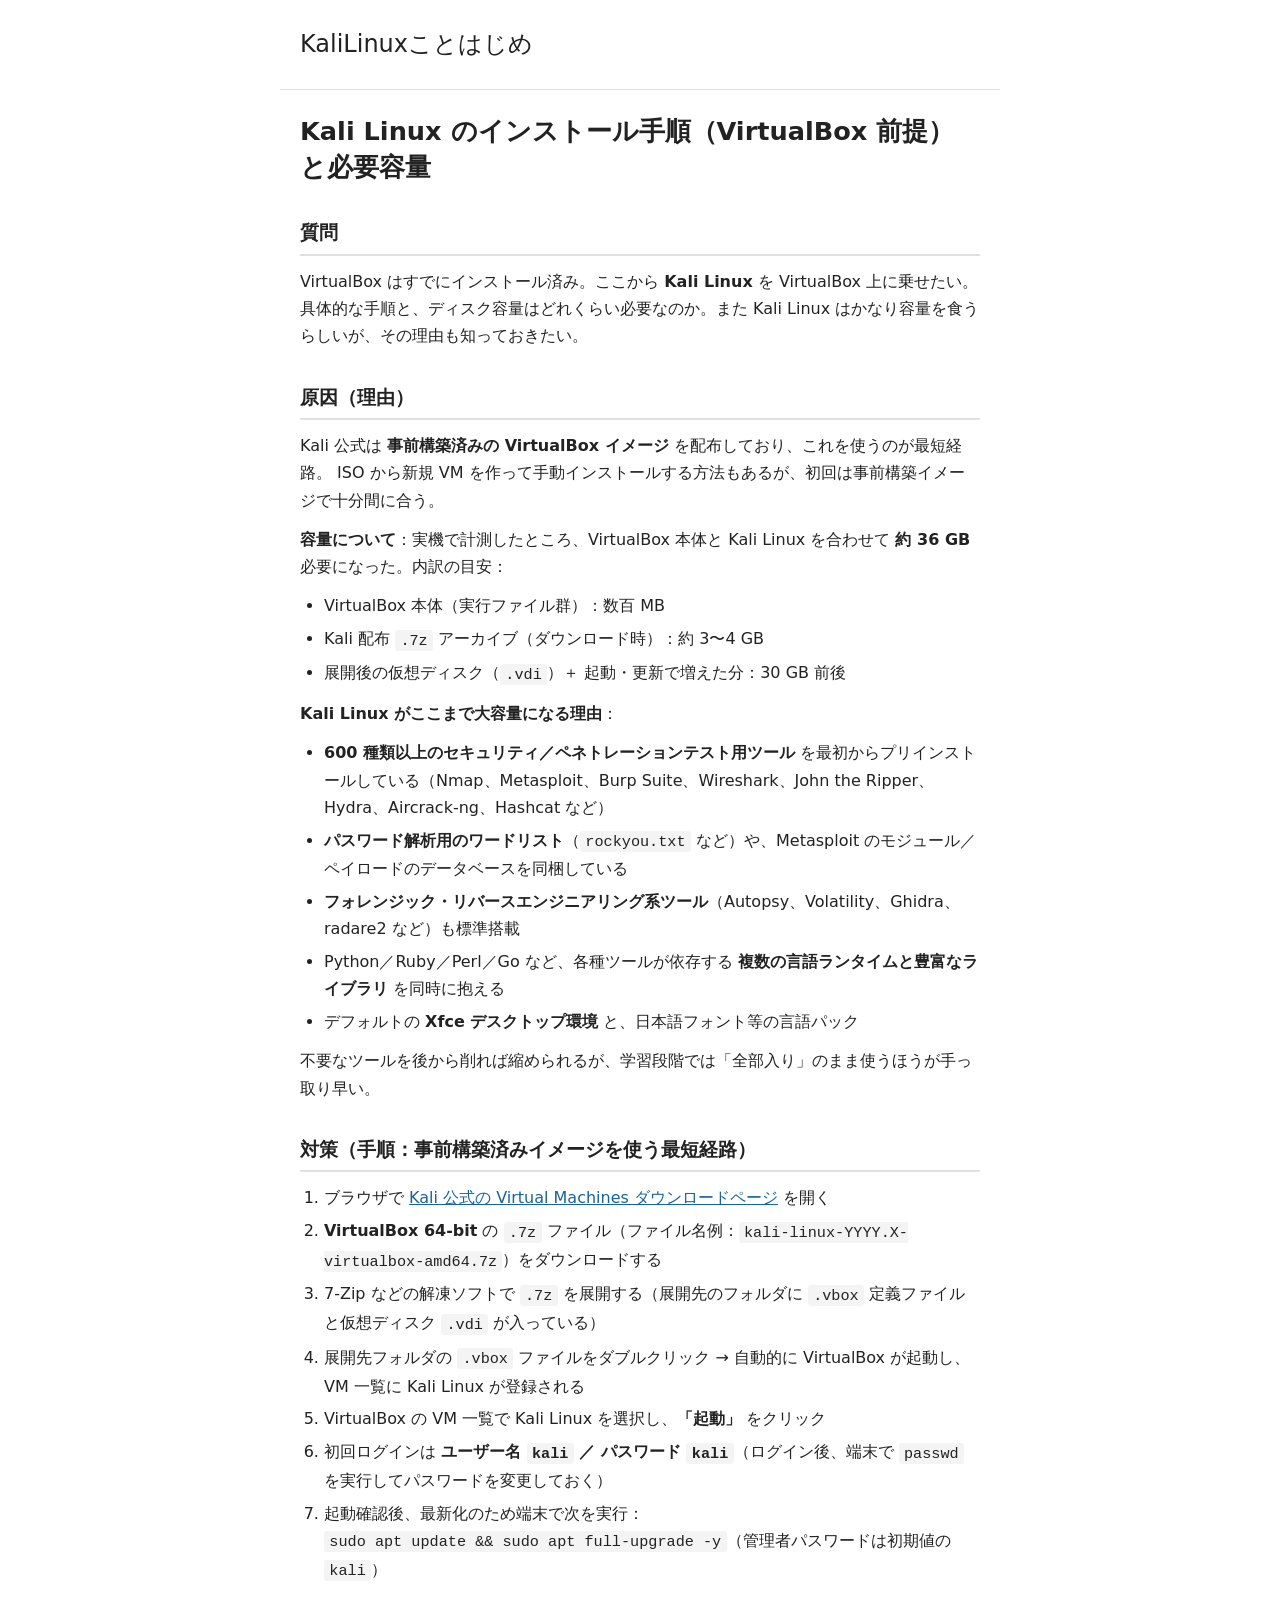
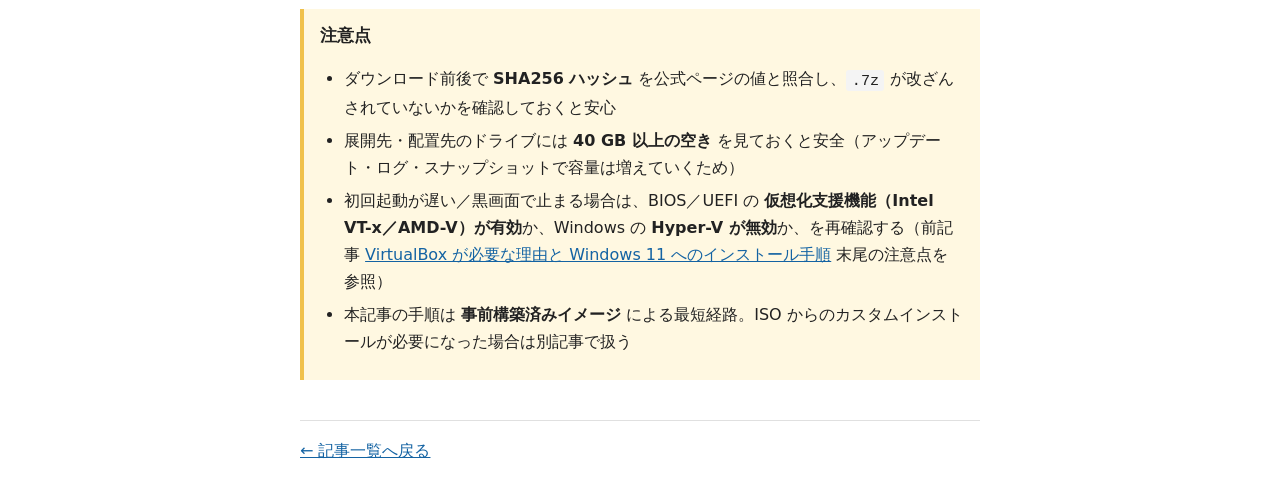
==== html/kalilinux-install-virtualbox.html @ 582a2c82 "2 つ目の記事「Kali Linux のインストール手順（VirtualBox 前提）と必要容量」を追加 - VirtualBox がインストール済みの前提で、Kali 公式の事前構築済みイメージから" ====
<!DOCTYPE html>
<html lang="ja">
<head>
<meta charset="UTF-8">
<meta name="viewport" content="width=device-width, initial-scale=1">
<title>Kali Linux のインストール手順（VirtualBox 前提）と必要容量 — KaliLinuxことはじめ</title>
<link rel="stylesheet" href="style.css">
</head>
<body>
<header>
<p class="site-title"><a href="index.html">KaliLinuxことはじめ</a></p>
</header>
<main>
<article>
<h1>Kali Linux のインストール手順（VirtualBox 前提）と必要容量</h1>

<section class="question">
<h2>質問</h2>
<p>VirtualBox はすでにインストール済み。ここから <strong>Kali Linux</strong> を VirtualBox 上に乗せたい。
具体的な手順と、ディスク容量はどれくらい必要なのか。また Kali Linux はかなり容量を食うらしいが、その理由も知っておきたい。</p>
</section>

<section class="cause">
<h2>原因（理由）</h2>
<p>Kali 公式は <strong>事前構築済みの VirtualBox イメージ</strong> を配布しており、これを使うのが最短経路。
ISO から新規 VM を作って手動インストールする方法もあるが、初回は事前構築イメージで十分間に合う。</p>

<p><strong>容量について</strong>：実機で計測したところ、VirtualBox 本体と Kali Linux を合わせて <strong>約 36 GB</strong> 必要になった。内訳の目安：</p>
<ul>
<li>VirtualBox 本体（実行ファイル群）：数百 MB</li>
<li>Kali 配布 <code>.7z</code> アーカイブ（ダウンロード時）：約 3〜4 GB</li>
<li>展開後の仮想ディスク（<code>.vdi</code>）＋ 起動・更新で増えた分：30 GB 前後</li>
</ul>

<p><strong>Kali Linux がここまで大容量になる理由</strong>：</p>
<ul>
<li><strong>600 種類以上のセキュリティ／ペネトレーションテスト用ツール</strong> を最初からプリインストールしている（Nmap、Metasploit、Burp Suite、Wireshark、John the Ripper、Hydra、Aircrack-ng、Hashcat など）</li>
<li><strong>パスワード解析用のワードリスト</strong>（<code>rockyou.txt</code> など）や、Metasploit のモジュール／ペイロードのデータベースを同梱している</li>
<li><strong>フォレンジック・リバースエンジニアリング系ツール</strong>（Autopsy、Volatility、Ghidra、radare2 など）も標準搭載</li>
<li>Python／Ruby／Perl／Go など、各種ツールが依存する <strong>複数の言語ランタイムと豊富なライブラリ</strong> を同時に抱える</li>
<li>デフォルトの <strong>Xfce デスクトップ環境</strong> と、日本語フォント等の言語パック</li>
</ul>
<p>不要なツールを後から削れば縮められるが、学習段階では「全部入り」のまま使うほうが手っ取り早い。</p>
</section>

<section class="solution">
<h2>対策（手順：事前構築済みイメージを使う最短経路）</h2>
<ol>
<li>ブラウザで <a href="https://www.kali.org/get-kali/#kali-virtual-machines" target="_blank" rel="noopener">Kali 公式の Virtual Machines ダウンロードページ</a> を開く</li>
<li><strong>VirtualBox 64-bit</strong> の <code>.7z</code> ファイル（ファイル名例：<code>kali-linux-YYYY.X-virtualbox-amd64.7z</code>）をダウンロードする</li>
<li>7-Zip などの解凍ソフトで <code>.7z</code> を展開する（展開先のフォルダに <code>.vbox</code> 定義ファイルと仮想ディスク <code>.vdi</code> が入っている）</li>
<li>展開先フォルダの <code>.vbox</code> ファイルをダブルクリック → 自動的に VirtualBox が起動し、VM 一覧に Kali Linux が登録される</li>
<li>VirtualBox の VM 一覧で Kali Linux を選択し、<strong>「起動」</strong> をクリック</li>
<li>初回ログインは <strong>ユーザー名 <code>kali</code> ／ パスワード <code>kali</code></strong>（ログイン後、端末で <code>passwd</code> を実行してパスワードを変更しておく）</li>
<li>起動確認後、最新化のため端末で次を実行：<br><code>sudo apt update &amp;&amp; sudo apt full-upgrade -y</code>（管理者パスワードは初期値の <code>kali</code>）</li>
</ol>
</section>

<aside class="note">
<h2>注意点</h2>
<ul>
<li>ダウンロード前後で <strong>SHA256 ハッシュ</strong> を公式ページの値と照合し、<code>.7z</code> が改ざんされていないかを確認しておくと安心</li>
<li>展開先・配置先のドライブには <strong>40 GB 以上の空き</strong> を見ておくと安全（アップデート・ログ・スナップショットで容量は増えていくため）</li>
<li>初回起動が遅い／黒画面で止まる場合は、BIOS／UEFI の <strong>仮想化支援機能（Intel VT-x／AMD-V）が有効</strong>か、Windows の <strong>Hyper-V が無効</strong>か、を再確認する（前記事 <a href="virtualbox-install-windows.html">VirtualBox が必要な理由と Windows 11 へのインストール手順</a> 末尾の注意点を参照）</li>
<li>本記事の手順は <strong>事前構築済みイメージ</strong> による最短経路。ISO からのカスタムインストールが必要になった場合は別記事で扱う</li>
</ul>
</aside>

<p class="nav"><a href="index.html">← 記事一覧へ戻る</a></p>
</article>
</main>
</body>
</html>
---- html/style.css ----
/* KaliLinuxことはじめ — 共有スタイル（最小限・読みやすさ重視） */

:root {
  --color-text: #222;
  --color-link: #1463a3;
  --color-link-hover: #0a4a82;
  --color-muted: #666;
  --color-border: #e0e0e0;
  --color-code-bg: #f4f4f4;
  --color-note-bg: #fff8e1;
  --color-note-border: #f0c14b;
}

* { box-sizing: border-box; }

html { font-size: 16px; }

body {
  margin: 0;
  font-family: system-ui, -apple-system, "Segoe UI", "Yu Gothic UI", "Meiryo", sans-serif;
  color: var(--color-text);
  line-height: 1.7;
  background: #fff;
}

header, main {
  max-width: 720px;
  margin: 0 auto;
  padding: 1.5rem 1.25rem;
}

header {
  border-bottom: 1px solid var(--color-border);
}

.site-title {
  font-size: 1.5rem;
  margin: 0;
}
.site-title a {
  color: inherit;
  text-decoration: none;
}

.lead {
  margin: 0.75rem 0 0;
  color: var(--color-muted);
}

h1 {
  font-size: 1.6rem;
  margin: 0 0 1rem;
  line-height: 1.4;
}

h2 {
  font-size: 1.2rem;
  margin: 2rem 0 0.75rem;
  padding-bottom: 0.25rem;
  border-bottom: 2px solid var(--color-border);
}

p, ul, ol {
  margin: 0.75rem 0;
}

ul, ol {
  padding-left: 1.5rem;
}

li {
  margin: 0.35rem 0;
}

a {
  color: var(--color-link);
}
a:hover {
  color: var(--color-link-hover);
}

code {
  background: var(--color-code-bg);
  padding: 0.1em 0.35em;
  border-radius: 3px;
  font-family: Consolas, "Courier New", monospace;
  font-size: 0.95em;
}

pre {
  background: var(--color-code-bg);
  padding: 0.75rem 1rem;
  border-radius: 4px;
  overflow-x: auto;
}
pre code {
  background: none;
  padding: 0;
}

.note {
  background: var(--color-note-bg);
  border-left: 4px solid var(--color-note-border);
  padding: 0.75rem 1rem;
  margin: 1.5rem 0;
}
.note h2 {
  margin-top: 0;
  border-bottom: none;
  font-size: 1.05rem;
}

.nav {
  margin-top: 2.5rem;
  padding-top: 1rem;
  border-top: 1px solid var(--color-border);
}

.article-list {
  list-style: disc;
}
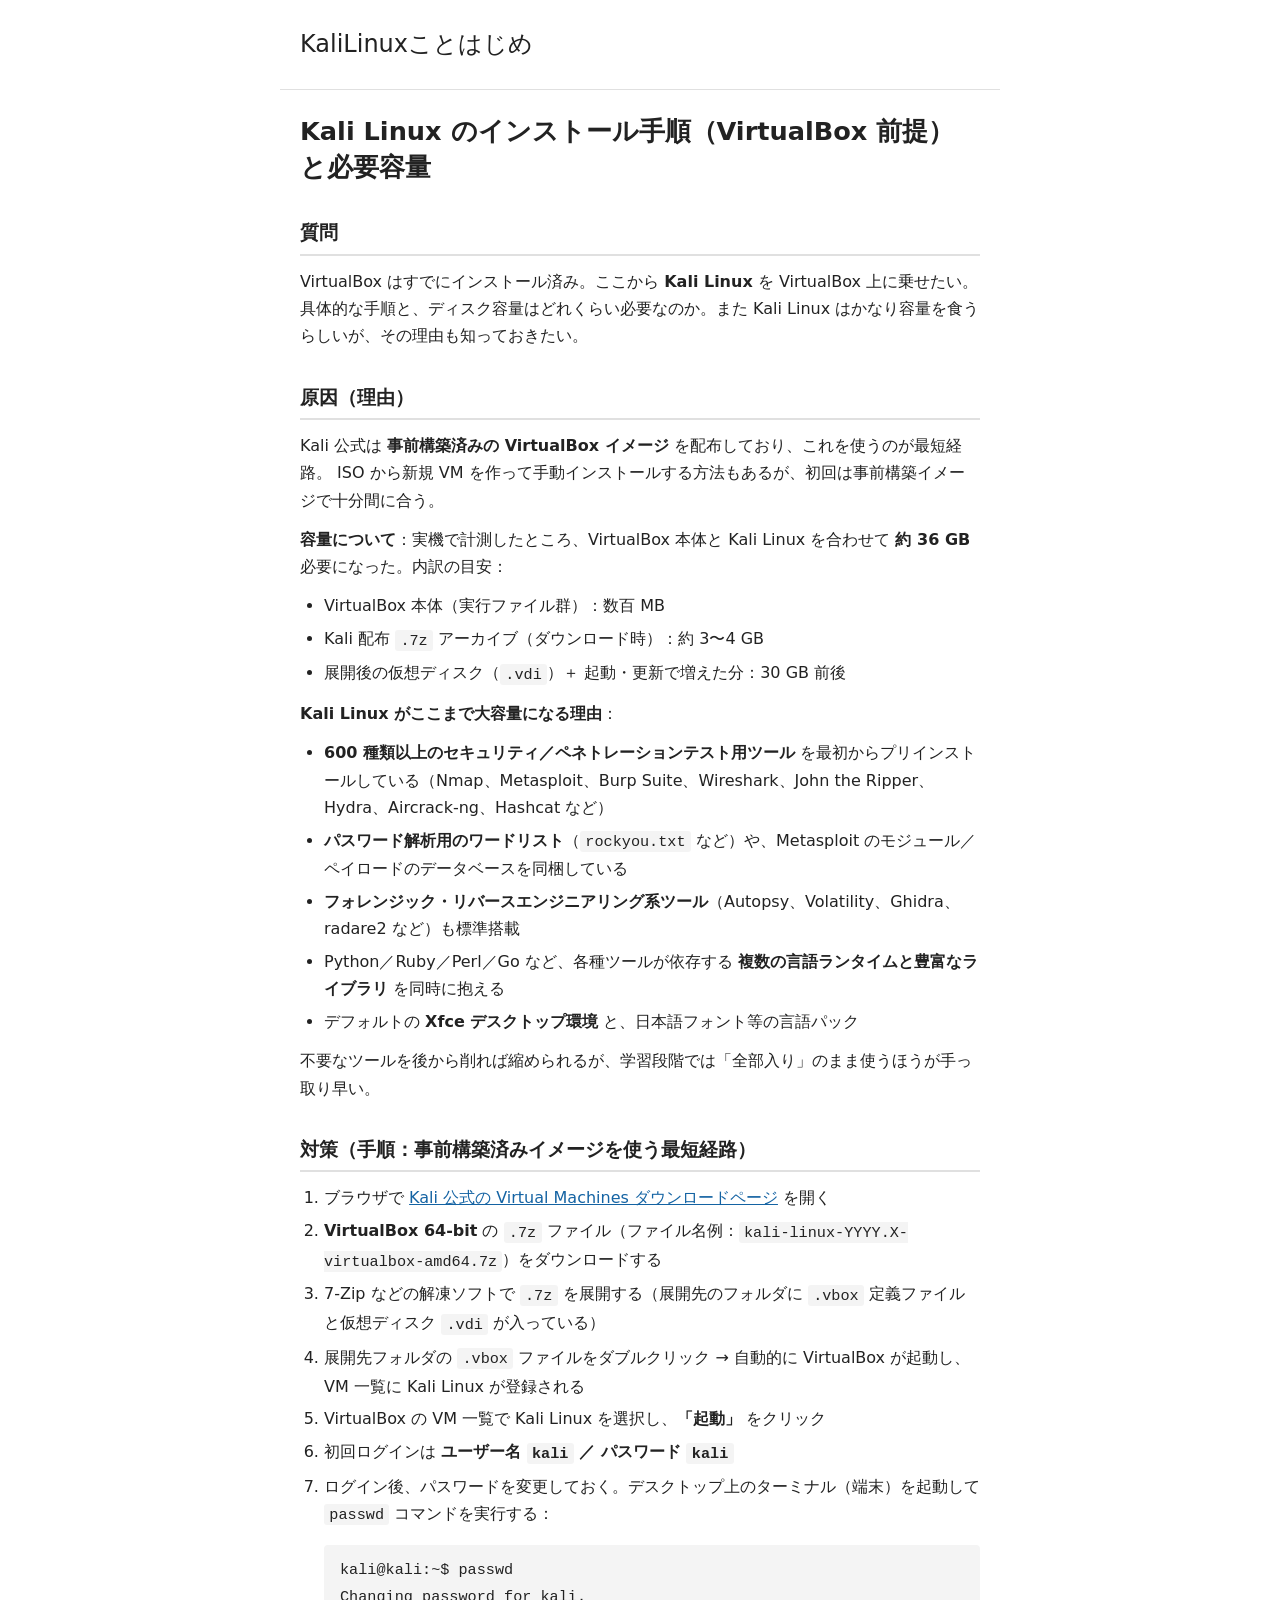
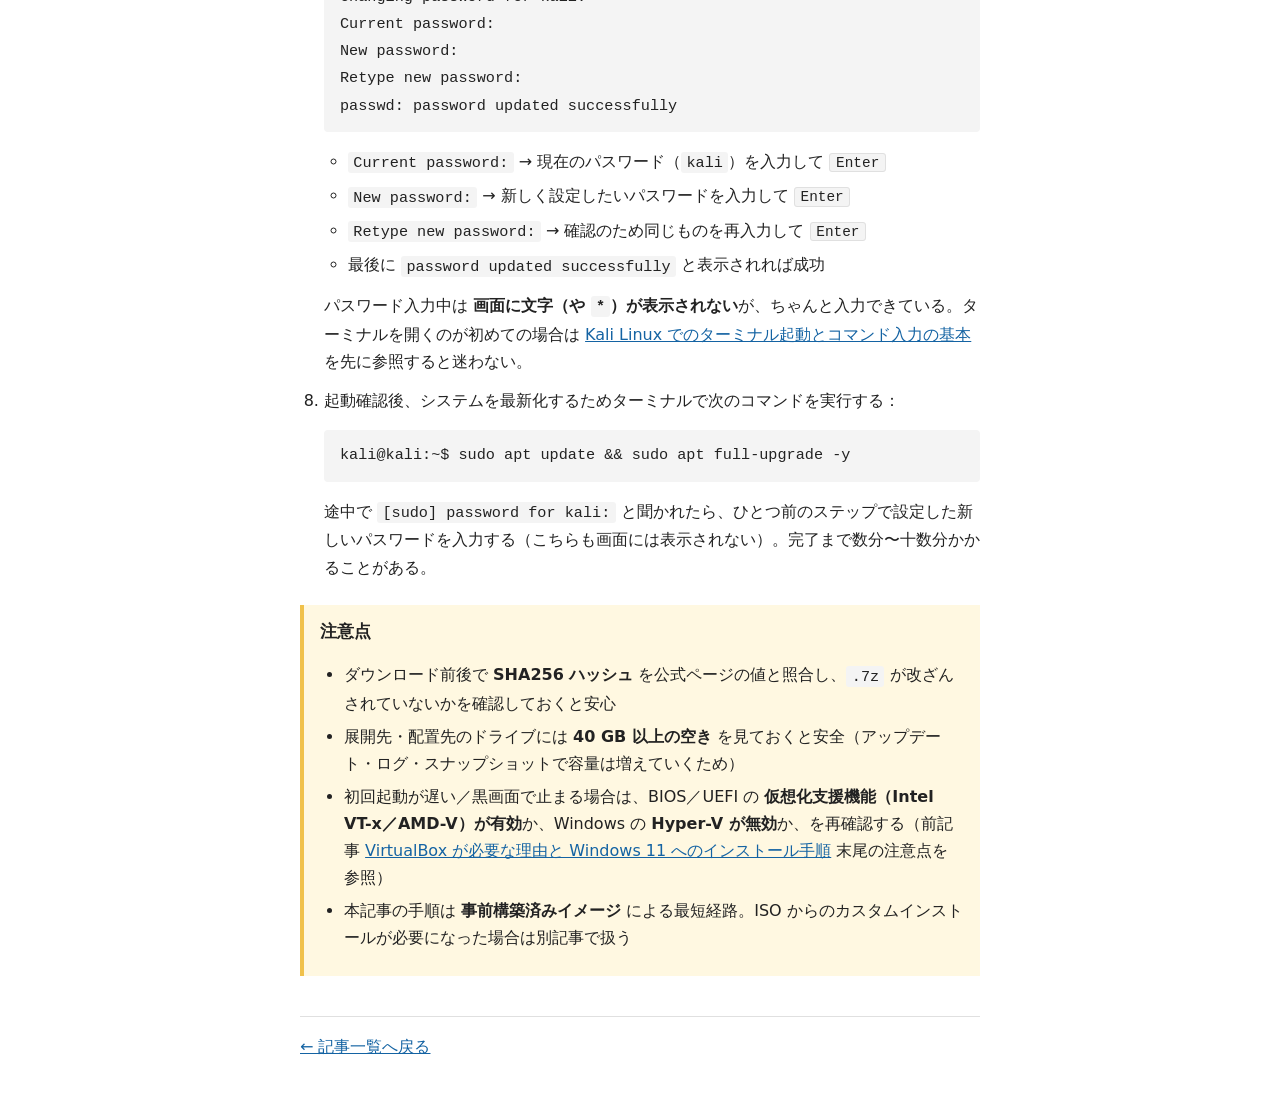
==== commit de0221f0: "対象読者を Linux コマンド初心者に統一し、関連記事を整備 - CLAUDE.md の制約に「想定読者は Linux コマンドライン初心者」を追加し、   コマンド名だけでなく入力例・期待される対" ====
--- a/html/kalilinux-install-virtualbox.html
+++ b/html/kalilinux-install-virtualbox.html
@@ -51,8 +51,26 @@
 <li>7-Zip などの解凍ソフトで <code>.7z</code> を展開する（展開先のフォルダに <code>.vbox</code> 定義ファイルと仮想ディスク <code>.vdi</code> が入っている）</li>
 <li>展開先フォルダの <code>.vbox</code> ファイルをダブルクリック → 自動的に VirtualBox が起動し、VM 一覧に Kali Linux が登録される</li>
 <li>VirtualBox の VM 一覧で Kali Linux を選択し、<strong>「起動」</strong> をクリック</li>
-<li>初回ログインは <strong>ユーザー名 <code>kali</code> ／ パスワード <code>kali</code></strong>（ログイン後、端末で <code>passwd</code> を実行してパスワードを変更しておく）</li>
-<li>起動確認後、最新化のため端末で次を実行：<br><code>sudo apt update &amp;&amp; sudo apt full-upgrade -y</code>（管理者パスワードは初期値の <code>kali</code>）</li>
+<li>初回ログインは <strong>ユーザー名 <code>kali</code> ／ パスワード <code>kali</code></strong></li>
+<li>ログイン後、パスワードを変更しておく。デスクトップ上のターミナル（端末）を起動して <code>passwd</code> コマンドを実行する：
+<pre><code>kali@kali:~$ passwd
+Changing password for kali.
+Current password:
+New password:
+Retype new password:
+passwd: password updated successfully</code></pre>
+<ul>
+<li><code>Current password:</code> → 現在のパスワード（<code>kali</code>）を入力して <kbd>Enter</kbd></li>
+<li><code>New password:</code> → 新しく設定したいパスワードを入力して <kbd>Enter</kbd></li>
+<li><code>Retype new password:</code> → 確認のため同じものを再入力して <kbd>Enter</kbd></li>
+<li>最後に <code>password updated successfully</code> と表示されれば成功</li>
+</ul>
+<p>パスワード入力中は <strong>画面に文字（や <code>*</code>）が表示されない</strong>が、ちゃんと入力できている。ターミナルを開くのが初めての場合は <a href="kalilinux-terminal-basics.html">Kali Linux でのターミナル起動とコマンド入力の基本</a> を先に参照すると迷わない。</p>
+</li>
+<li>起動確認後、システムを最新化するためターミナルで次のコマンドを実行する：
+<pre><code>kali@kali:~$ sudo apt update &amp;&amp; sudo apt full-upgrade -y</code></pre>
+<p>途中で <code>[sudo] password for kali:</code> と聞かれたら、ひとつ前のステップで設定した新しいパスワードを入力する（こちらも画面には表示されない）。完了まで数分〜十数分かかることがある。</p>
+</li>
 </ol>
 </section>
 
--- a/html/style.css
+++ b/html/style.css
@@ -60,6 +60,20 @@
   border-bottom: 2px solid var(--color-border);
 }
 
+h3 {
+  font-size: 1.05rem;
+  margin: 1.5rem 0 0.5rem;
+}
+
+kbd {
+  background: var(--color-code-bg);
+  border: 1px solid var(--color-border);
+  border-radius: 3px;
+  padding: 0.05em 0.4em;
+  font-family: Consolas, "Courier New", monospace;
+  font-size: 0.9em;
+}
+
 p, ul, ol {
   margin: 0.75rem 0;
 }
